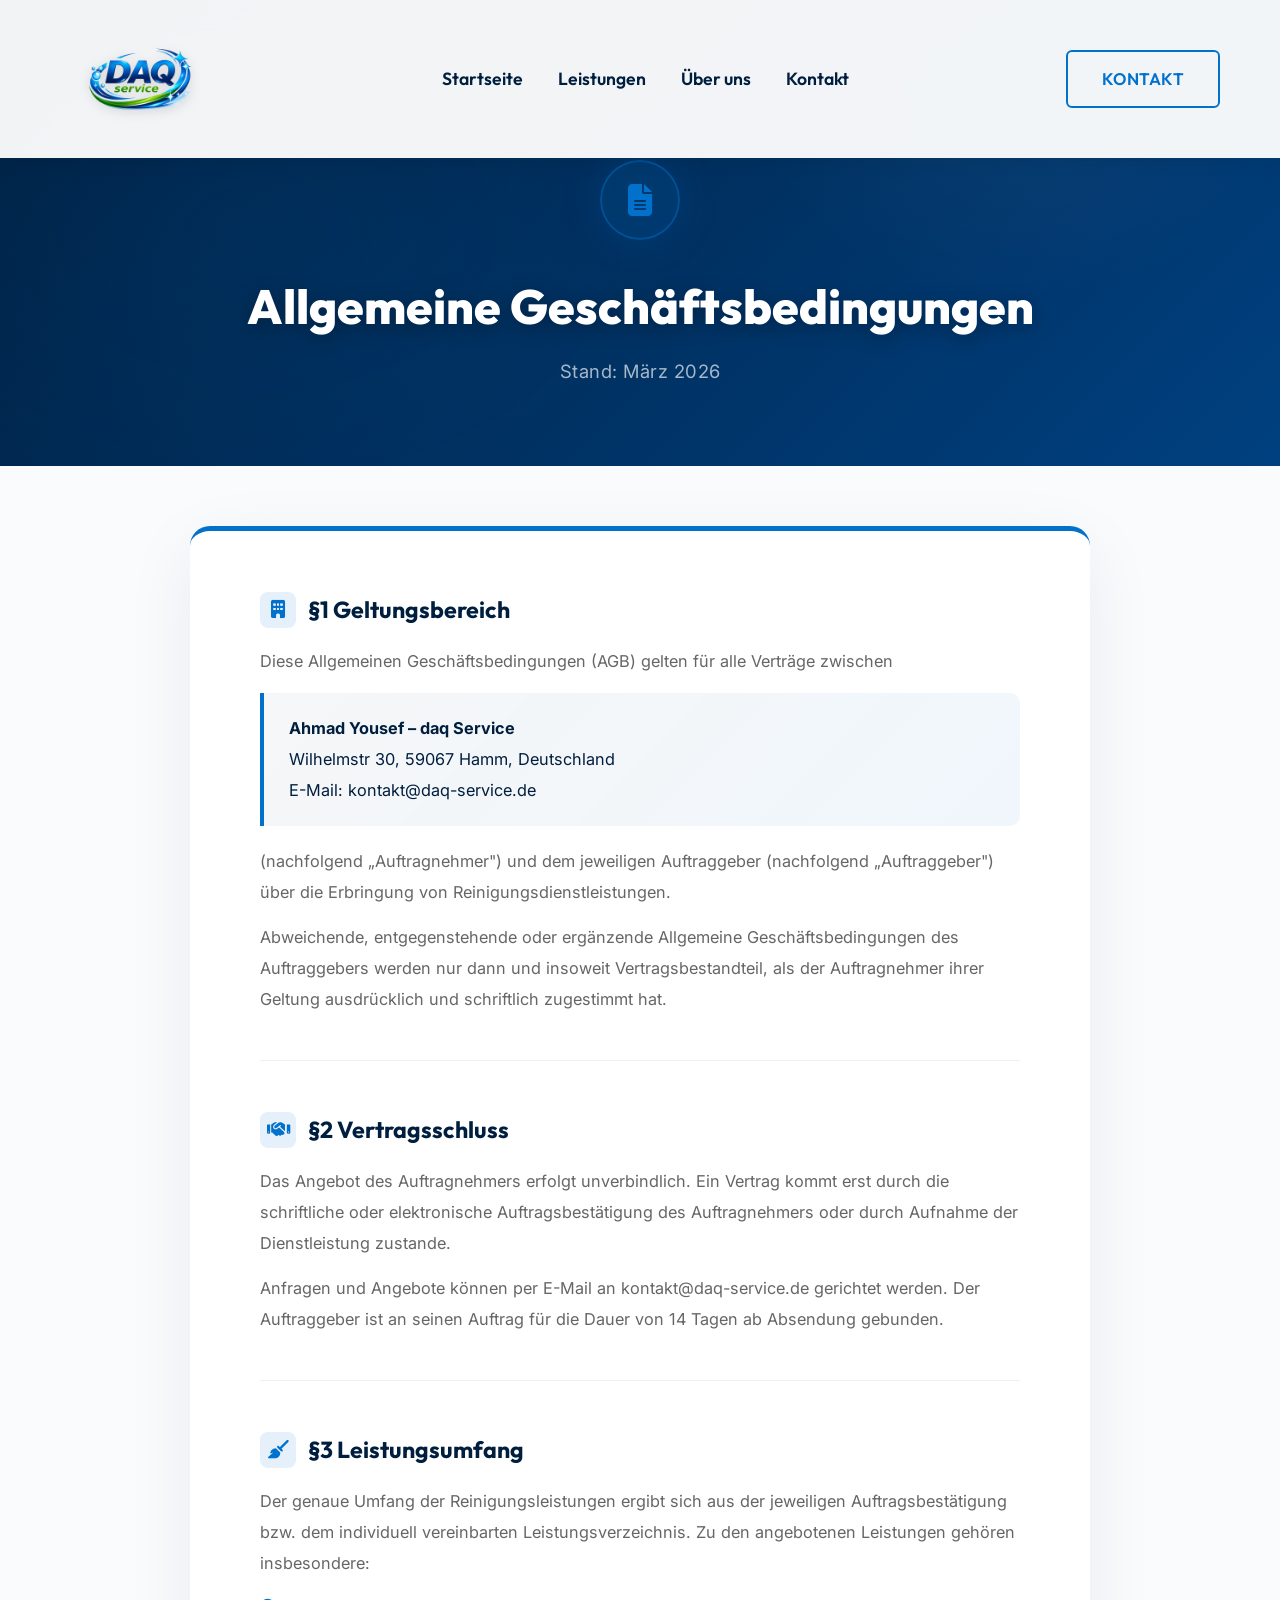
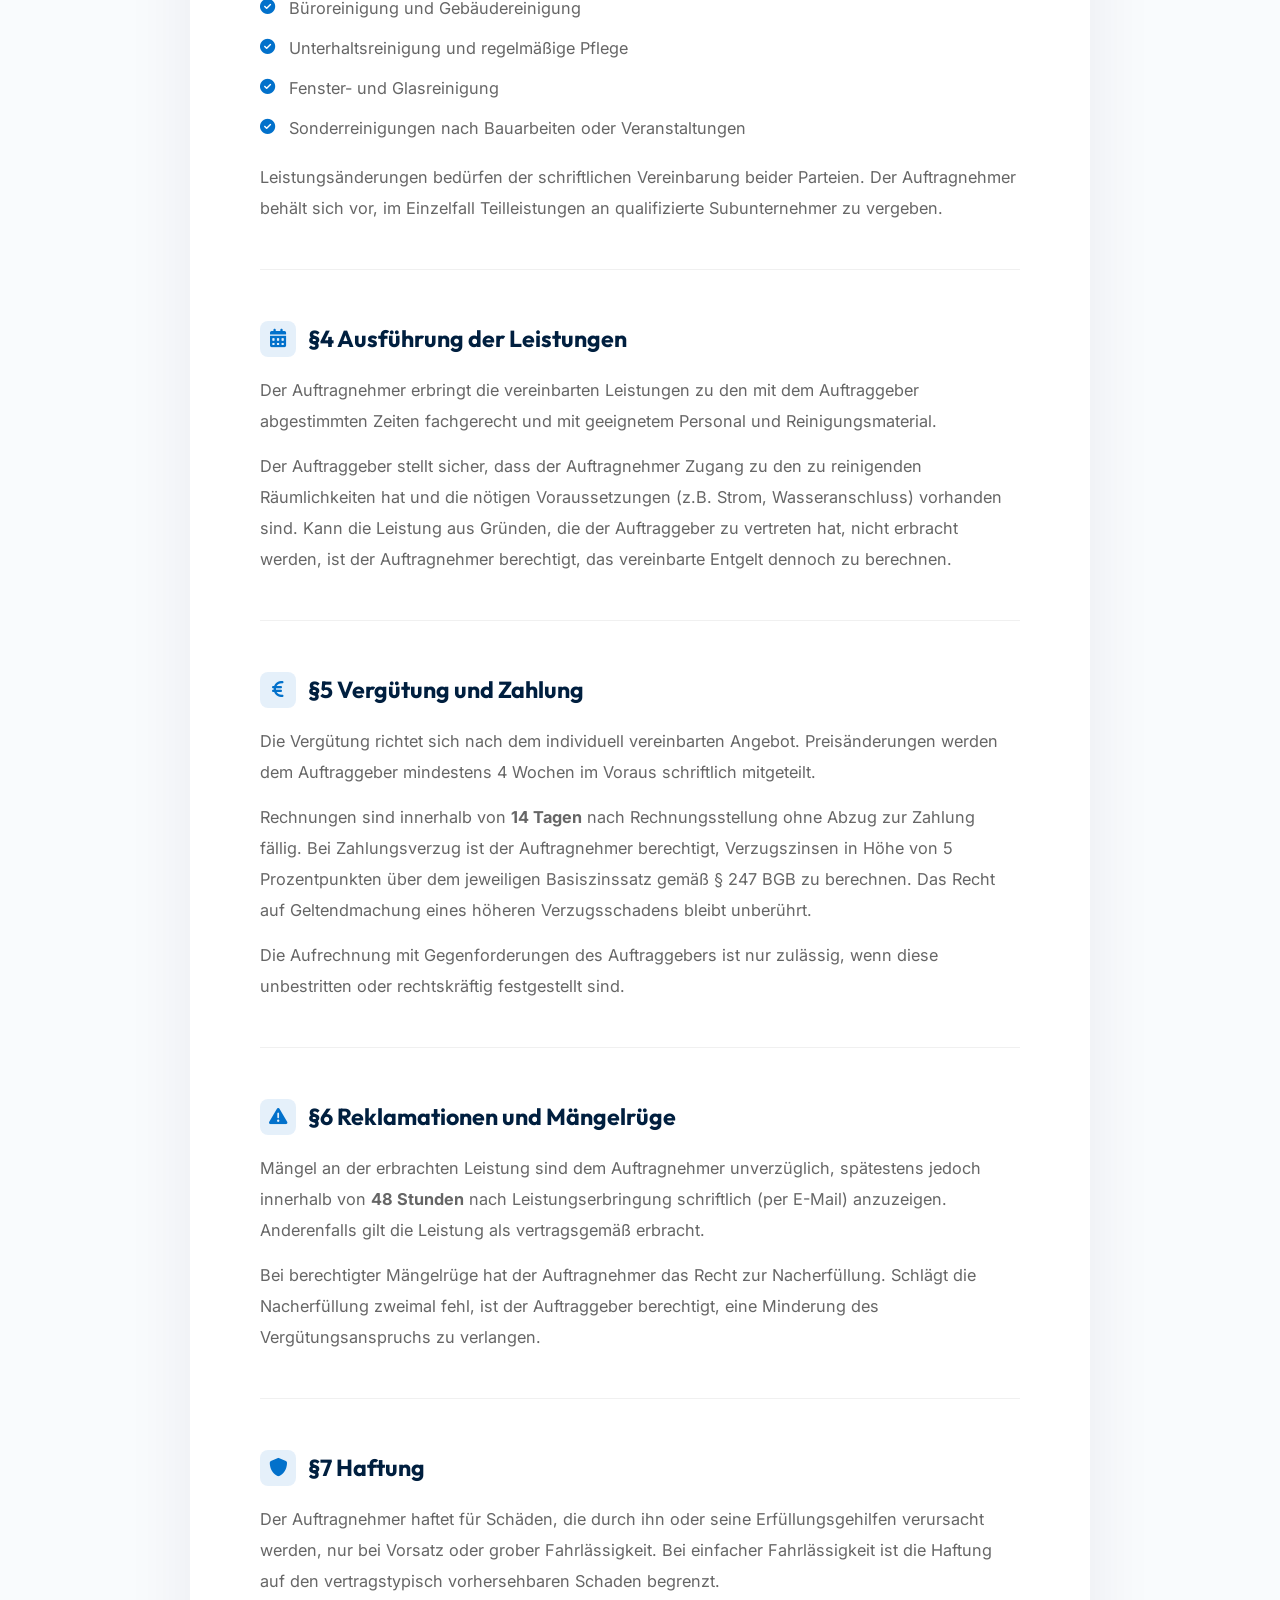
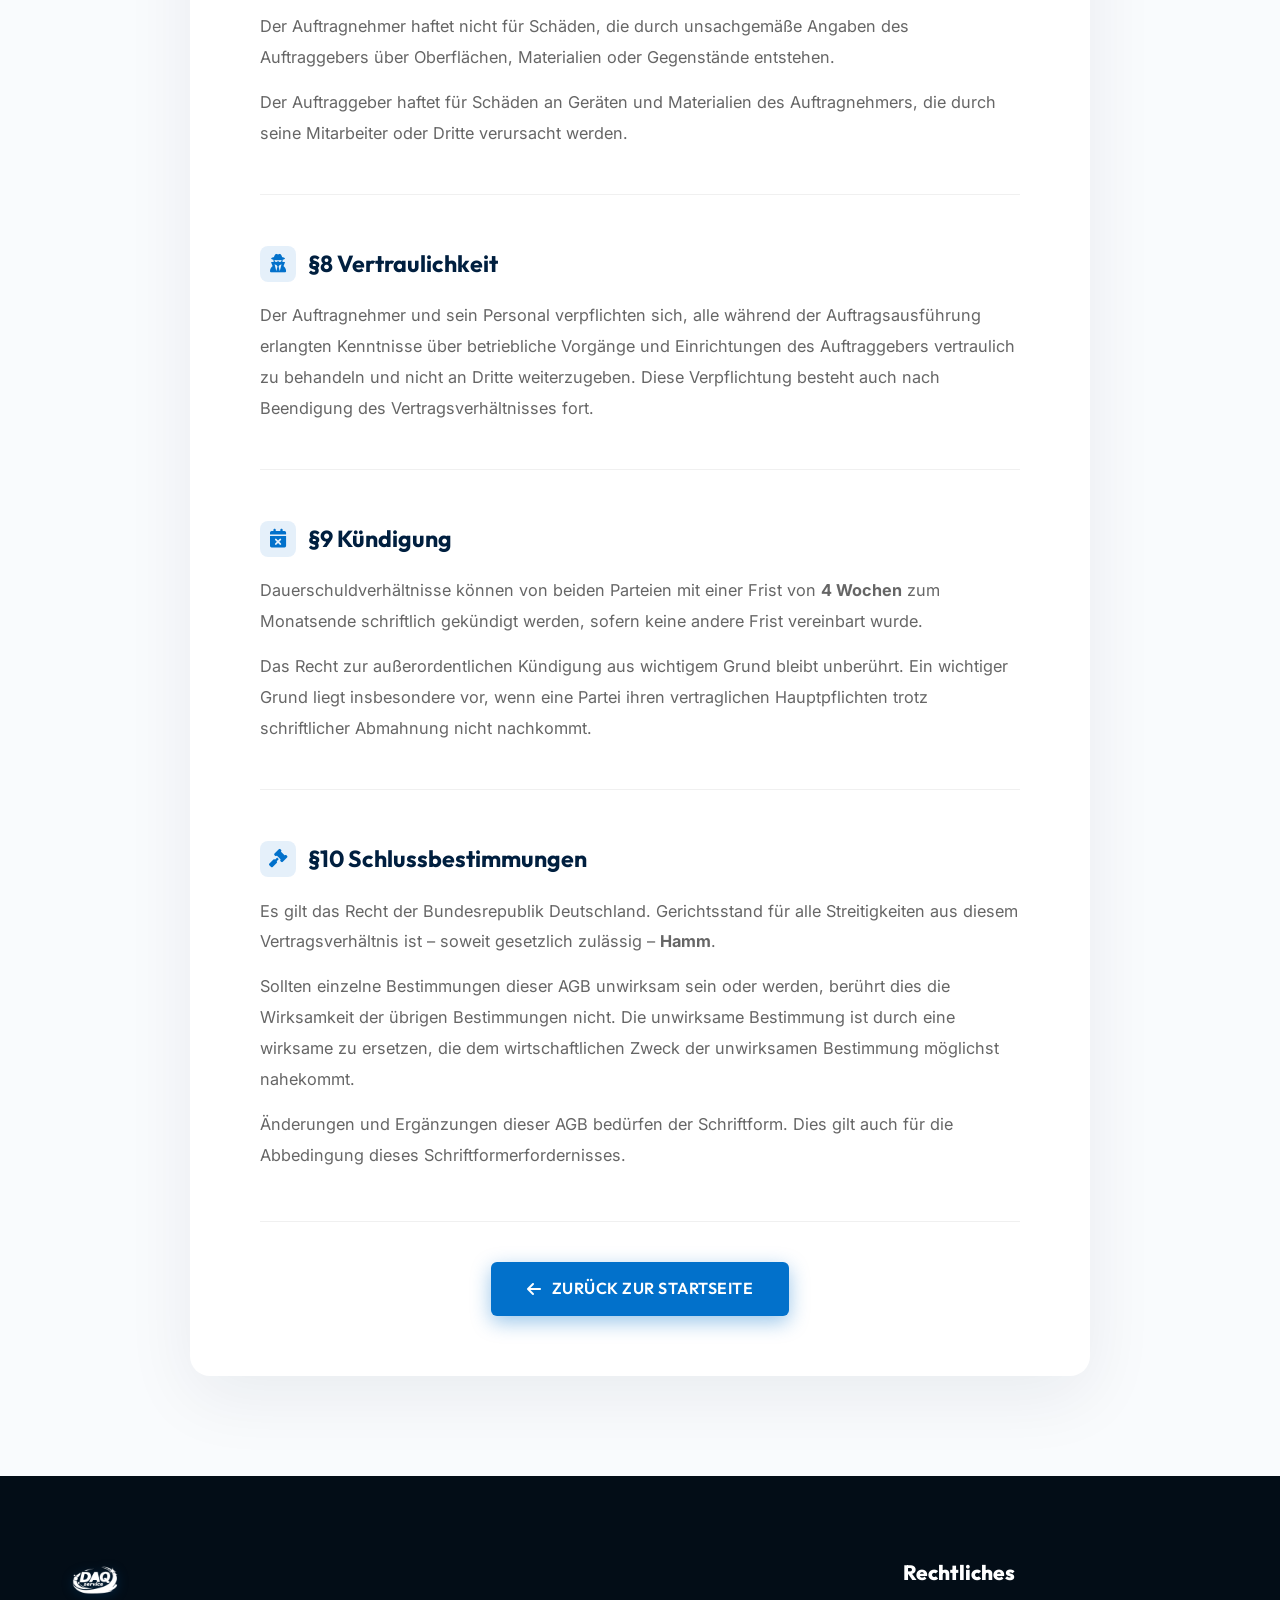
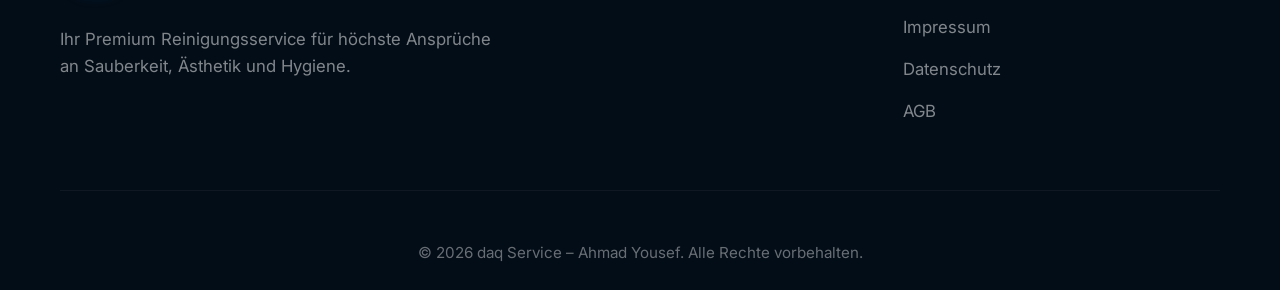
==== agb.html @ 92febf42 "Add files via upload" ====
<!DOCTYPE html>
<html lang="de">

<head>
    <meta charset="UTF-8">
    <meta name="viewport" content="width=device-width, initial-scale=1.0">
    <title>AGB | daq Service</title>
    <meta name="description" content="Allgemeine Geschäftsbedingungen (AGB) von daq Service – Ahmad Yousef, Hamm.">
    <meta name="robots" content="noindex, follow">
    <link
        href="https://fonts.googleapis.com/css2?family=Outfit:wght@300;400;600;800&family=Inter:wght@300;400;600&display=swap"
        rel="stylesheet">
    <link rel="stylesheet" href="https://cdnjs.cloudflare.com/ajax/libs/font-awesome/6.4.0/css/all.min.css">
    <link rel="stylesheet" href="css/style.css">
    <link rel="stylesheet" href="css/legal.css">
</head>

<body>

    <!-- Header -->
    <header class="header">
        <div class="container">
            <div class="logo">
                <a href="index.html">
                    <img src="logo.png" alt="daq Service Logo" class="logo-img">
                </a>
            </div>
            <nav class="nav">
                <ul class="nav-list">
                    <li><a href="index.html#home">Startseite</a></li>
                    <li><a href="index.html#services">Leistungen</a></li>
                    <li><a href="index.html#about">Über uns</a></li>
                    <li><a href="index.html#contact">Kontakt</a></li>
                </ul>
            </nav>
            <div class="header-contact">
                <a href="index.html#contact" class="btn btn-outline">Kontakt</a>
            </div>
            <div class="mobile-menu-btn">
                <i class="fa-solid fa-bars"></i>
            </div>
        </div>
    </header>

    <!-- Legal Page Hero -->
    <div class="legal-hero">
        <div class="container">
            <div class="legal-hero-content">
                <div class="legal-icon"><i class="fa-solid fa-file-lines"></i></div>
                <h1>Allgemeine Geschäftsbedingungen</h1>
                <p>Stand: März 2026</p>
            </div>
        </div>
    </div>

    <!-- Content -->
    <main class="legal-content">
        <div class="container">
            <div class="legal-card">

                <section class="legal-section">
                    <h2><i class="fa-solid fa-building"></i> §1 Geltungsbereich</h2>
                    <p>Diese Allgemeinen Geschäftsbedingungen (AGB) gelten für alle Verträge zwischen</p>
                    <p class="legal-highlight">
                        <strong>Ahmad Yousef – daq Service</strong><br>
                        Wilhelmstr 30, 59067 Hamm, Deutschland<br>
                        E-Mail: kontakt@daq-service.de
                    </p>
                    <p>(nachfolgend „Auftragnehmer") und dem jeweiligen Auftraggeber (nachfolgend „Auftraggeber") über
                        die Erbringung von Reinigungsdienstleistungen.</p>
                    <p>Abweichende, entgegenstehende oder ergänzende Allgemeine Geschäftsbedingungen des Auftraggebers
                        werden nur dann und insoweit Vertragsbestandteil, als der Auftragnehmer ihrer Geltung
                        ausdrücklich und schriftlich zugestimmt hat.</p>
                </section>

                <section class="legal-section">
                    <h2><i class="fa-solid fa-handshake"></i> §2 Vertragsschluss</h2>
                    <p>Das Angebot des Auftragnehmers erfolgt unverbindlich. Ein Vertrag kommt erst durch die
                        schriftliche oder elektronische Auftragsbestätigung des Auftragnehmers oder durch Aufnahme der
                        Dienstleistung zustande.</p>
                    <p>Anfragen und Angebote können per E-Mail an kontakt@daq-service.de gerichtet werden. Der
                        Auftraggeber ist an seinen Auftrag für die Dauer von 14 Tagen ab Absendung gebunden.</p>
                </section>

                <section class="legal-section">
                    <h2><i class="fa-solid fa-broom"></i> §3 Leistungsumfang</h2>
                    <p>Der genaue Umfang der Reinigungsleistungen ergibt sich aus der jeweiligen Auftragsbestätigung
                        bzw. dem individuell vereinbarten Leistungsverzeichnis. Zu den angebotenen Leistungen gehören
                        insbesondere:</p>
                    <ul class="legal-list">
                        <li><i class="fa-solid fa-check-circle"></i> Büroreinigung und Gebäudereinigung</li>
                        <li><i class="fa-solid fa-check-circle"></i> Unterhaltsreinigung und regelmäßige Pflege</li>
                        <li><i class="fa-solid fa-check-circle"></i> Fenster- und Glasreinigung</li>
                        <li><i class="fa-solid fa-check-circle"></i> Sonderreinigungen nach Bauarbeiten oder
                            Veranstaltungen</li>
                    </ul>
                    <p>Leistungsänderungen bedürfen der schriftlichen Vereinbarung beider Parteien. Der Auftragnehmer
                        behält sich vor, im Einzelfall Teilleistungen an qualifizierte Subunternehmer zu vergeben.</p>
                </section>

                <section class="legal-section">
                    <h2><i class="fa-solid fa-calendar-days"></i> §4 Ausführung der Leistungen</h2>
                    <p>Der Auftragnehmer erbringt die vereinbarten Leistungen zu den mit dem Auftraggeber abgestimmten
                        Zeiten fachgerecht und mit geeignetem Personal und Reinigungsmaterial.</p>
                    <p>Der Auftraggeber stellt sicher, dass der Auftragnehmer Zugang zu den zu reinigenden
                        Räumlichkeiten hat und die nötigen Voraussetzungen (z.B. Strom, Wasseranschluss) vorhanden sind.
                        Kann die Leistung aus Gründen, die der Auftraggeber zu vertreten hat, nicht erbracht werden, ist
                        der Auftragnehmer berechtigt, das vereinbarte Entgelt dennoch zu berechnen.</p>
                </section>

                <section class="legal-section">
                    <h2><i class="fa-solid fa-euro-sign"></i> §5 Vergütung und Zahlung</h2>
                    <p>Die Vergütung richtet sich nach dem individuell vereinbarten Angebot. Preisänderungen werden dem
                        Auftraggeber mindestens 4 Wochen im Voraus schriftlich mitgeteilt.</p>
                    <p>Rechnungen sind innerhalb von <strong>14 Tagen</strong> nach Rechnungsstellung ohne Abzug zur
                        Zahlung fällig. Bei Zahlungsverzug ist der Auftragnehmer berechtigt, Verzugszinsen in Höhe von 5
                        Prozentpunkten über dem jeweiligen Basiszinssatz gemäß § 247 BGB zu berechnen. Das Recht auf
                        Geltendmachung eines höheren Verzugsschadens bleibt unberührt.</p>
                    <p>Die Aufrechnung mit Gegenforderungen des Auftraggebers ist nur zulässig, wenn diese unbestritten
                        oder rechtskräftig festgestellt sind.</p>
                </section>

                <section class="legal-section">
                    <h2><i class="fa-solid fa-triangle-exclamation"></i> §6 Reklamationen und Mängelrüge</h2>
                    <p>Mängel an der erbrachten Leistung sind dem Auftragnehmer unverzüglich, spätestens jedoch
                        innerhalb von <strong>48 Stunden</strong> nach Leistungserbringung schriftlich (per E-Mail)
                        anzuzeigen. Anderenfalls gilt die Leistung als vertragsgemäß erbracht.</p>
                    <p>Bei berechtigter Mängelrüge hat der Auftragnehmer das Recht zur Nacherfüllung. Schlägt die
                        Nacherfüllung zweimal fehl, ist der Auftraggeber berechtigt, eine Minderung des
                        Vergütungsanspruchs zu verlangen.</p>
                </section>

                <section class="legal-section">
                    <h2><i class="fa-solid fa-shield"></i> §7 Haftung</h2>
                    <p>Der Auftragnehmer haftet für Schäden, die durch ihn oder seine Erfüllungsgehilfen verursacht
                        werden, nur bei Vorsatz oder grober Fahrlässigkeit. Bei einfacher Fahrlässigkeit ist die Haftung
                        auf den vertragstypisch vorhersehbaren Schaden begrenzt.</p>
                    <p>Der Auftragnehmer haftet nicht für Schäden, die durch unsachgemäße Angaben des Auftraggebers über
                        Oberflächen, Materialien oder Gegenstände entstehen.</p>
                    <p>Der Auftraggeber haftet für Schäden an Geräten und Materialien des Auftragnehmers, die durch
                        seine Mitarbeiter oder Dritte verursacht werden.</p>
                </section>

                <section class="legal-section">
                    <h2><i class="fa-solid fa-user-secret"></i> §8 Vertraulichkeit</h2>
                    <p>Der Auftragnehmer und sein Personal verpflichten sich, alle während der Auftragsausführung
                        erlangten Kenntnisse über betriebliche Vorgänge und Einrichtungen des Auftraggebers vertraulich
                        zu behandeln und nicht an Dritte weiterzugeben. Diese Verpflichtung besteht auch nach Beendigung
                        des Vertragsverhältnisses fort.</p>
                </section>

                <section class="legal-section">
                    <h2><i class="fa-solid fa-calendar-xmark"></i> §9 Kündigung</h2>
                    <p>Dauerschuldverhältnisse können von beiden Parteien mit einer Frist von <strong>4 Wochen</strong>
                        zum Monatsende schriftlich gekündigt werden, sofern keine andere Frist vereinbart wurde.</p>
                    <p>Das Recht zur außerordentlichen Kündigung aus wichtigem Grund bleibt unberührt. Ein wichtiger
                        Grund liegt insbesondere vor, wenn eine Partei ihren vertraglichen Hauptpflichten trotz
                        schriftlicher Abmahnung nicht nachkommt.</p>
                </section>

                <section class="legal-section">
                    <h2><i class="fa-solid fa-gavel"></i> §10 Schlussbestimmungen</h2>
                    <p>Es gilt das Recht der Bundesrepublik Deutschland. Gerichtsstand für alle Streitigkeiten aus
                        diesem Vertragsverhältnis ist – soweit gesetzlich zulässig – <strong>Hamm</strong>.</p>
                    <p>Sollten einzelne Bestimmungen dieser AGB unwirksam sein oder werden, berührt dies die Wirksamkeit
                        der übrigen Bestimmungen nicht. Die unwirksame Bestimmung ist durch eine wirksame zu ersetzen,
                        die dem wirtschaftlichen Zweck der unwirksamen Bestimmung möglichst nahekommt.</p>
                    <p>Änderungen und Ergänzungen dieser AGB bedürfen der Schriftform. Dies gilt auch für die
                        Abbedingung dieses Schriftformerfordernisses.</p>
                </section>

                <div class="legal-back">
                    <a href="index.html" class="btn btn-primary"><i class="fa-solid fa-arrow-left"></i> Zurück zur
                        Startseite</a>
                </div>

            </div>
        </div>
    </main>

    <!-- Footer -->
    <footer class="footer">
        <div class="container">
            <div class="footer-content">
                <div class="footer-logo">
                    <a href="index.html">
                        <img src="logo.png" alt="daq Service Logo" class="footer-logo-img">
                    </a>
                    <p>Ihr Premium Reinigungsservice für höchste Ansprüche an Sauberkeit, Ästhetik und Hygiene.</p>
                </div>
                <div class="footer-links">
                    <h3>Rechtliches</h3>
                    <ul>
                        <li><a href="impressum.html">Impressum</a></li>
                        <li><a href="datenschutz.html">Datenschutz</a></li>
                        <li><a href="agb.html">AGB</a></li>
                    </ul>
                </div>
            </div>
            <div class="footer-bottom">
                <p>&copy; 2026 daq Service – Ahmad Yousef. Alle Rechte vorbehalten.</p>
            </div>
        </div>
    </footer>

    <script src="https://code.jquery.com/jquery-3.7.1.min.js"></script>
    <script src="js/script.js"></script>
</body>

</html>
---- css/style.css ----
/* Google Fonts Imported HTML */

:root {
    --primary-color: #001f3f;
    /* Deep Navy Blue */
    --primary-light: #003366;
    --accent-color: #0271cb;
    /* Brand Blue */
    --accent-hover: #0258a3;
    --text-main: #333333;
    --text-muted: #666666;
    --bg-light: #f9fbfd;
    --bg-white: #ffffff;
    --transition: all 0.4s cubic-bezier(0.25, 0.8, 0.25, 1);
}

* {
    margin: 0;
    padding: 0;
    box-sizing: border-box;
}

body {
    font-family: 'Inter', sans-serif;
    color: var(--text-main);
    background-color: var(--bg-white);
    line-height: 1.6;
    overflow-x: hidden;
}

h1,
h2,
h3,
h4,
h5,
h6 {
    font-family: 'Outfit', sans-serif;
    color: var(--primary-color);
    font-weight: 800;
}

a {
    text-decoration: none;
    color: inherit;
    transition: var(--transition);
}

ul {
    list-style: none;
}

.container {
    width: 100%;
    max-width: 1200px;
    margin: 0 auto;
    padding: 0 20px;
}

.section-padding {
    padding: 100px 0;
}

.section-title {
    text-align: center;
    margin-bottom: 60px;
}

.section-title h2 {
    font-size: 2.8rem;
    margin-bottom: 15px;
    position: relative;
    display: inline-block;
}

.section-title h2::after {
    content: '';
    position: absolute;
    width: 60px;
    height: 4px;
    background-color: var(--accent-color);
    bottom: -10px;
    left: 50%;
    transform: translateX(-50%);
    border-radius: 2px;
}

.section-title p {
    color: var(--text-muted);
    font-size: 1.15rem;
    max-width: 600px;
    margin: 0 auto;
}

/* Buttons */
.btn {
    display: inline-block;
    padding: 14px 34px;
    border-radius: 6px;
    font-family: 'Outfit', sans-serif;
    font-weight: 600;
    font-size: 1.05rem;
    cursor: pointer;
    transition: var(--transition);
    border: none;
    text-align: center;
    text-transform: uppercase;
    letter-spacing: 0.5px;
}

.btn-primary {
    background-color: var(--accent-color);
    color: var(--bg-white);
    box-shadow: 0 6px 20px rgba(2, 113, 203, 0.4);
}

.btn-primary:hover {
    background-color: var(--accent-hover);
    transform: translateY(-4px);
    box-shadow: 0 10px 25px rgba(2, 113, 203, 0.5);
}

.btn-secondary {
    background-color: transparent;
    color: var(--bg-white);
    border: 2px solid var(--bg-white);
}

.btn-secondary:hover {
    background-color: var(--bg-white);
    color: var(--primary-color);
}

.btn-outline {
    background-color: transparent;
    color: var(--accent-color);
    border: 2px solid var(--accent-color);
}

.btn-outline:hover {
    background-color: var(--accent-color);
    color: var(--bg-white);
    box-shadow: 0 6px 15px rgba(2, 113, 203, 0.3);
}

/* Header */
.header {
    position: fixed;
    top: 0;
    left: 0;
    width: 100%;
    z-index: 1000;
    background-color: rgba(255, 255, 255, 0.95);
    backdrop-filter: blur(15px);
    box-shadow: 0 2px 20px rgba(0, 0, 0, 0.08);
    padding: 24px 0;
    transition: var(--transition);
}

.header.scrolled {
    padding: 15px 0;
    background-color: rgba(255, 255, 255, 0.98);
}

.header .container {
    display: flex;
    justify-content: space-between;
    align-items: center;
}

.logo {
    display: flex;
    align-items: center;
}

.logo a {
    display: flex;
    align-items: center;
}

.logo-img {
    height: 110px;
    width: auto;
    object-fit: contain;
    display: block;
    transition: var(--transition);
    filter: drop-shadow(0 2px 6px rgba(0, 0, 0, 0.12));
}

.logo-img:hover {
    transform: scale(1.04);
    filter: drop-shadow(0 4px 10px rgba(2, 113, 203, 0.25));
}

.nav-list {
    display: flex;
    gap: 35px;
}

.nav-list a {
    font-family: 'Outfit', sans-serif;
    font-weight: 600;
    color: var(--primary-color);
    position: relative;
    padding-bottom: 5px;
    font-size: 1.1rem;
}

.nav-list a::after {
    content: '';
    position: absolute;
    width: 0;
    height: 3px;
    background-color: var(--accent-color);
    bottom: 0;
    left: 0;
    transition: var(--transition);
    border-radius: 2px;
}

.nav-list a:hover::after,
.nav-list a.active::after {
    width: 100%;
}

.mobile-menu-btn {
    display: none;
    font-size: 1.8rem;
    color: var(--primary-color);
    cursor: pointer;
}

/* Hero Section */
.hero {
    height: 100vh;
    min-height: 700px;
    background: linear-gradient(rgba(0, 31, 63, 0.75), rgba(0, 31, 63, 0.85)), url('https://images.unsplash.com/photo-1581578731548-c64695cc6952?q=80&w=2070&auto=format&fit=crop') center/cover no-repeat;
    display: flex;
    align-items: center;
    position: relative;
}

.hero-content {
    max-width: 850px;
    color: var(--bg-white);
    margin: 0 auto;
    text-align: center;
    padding-top: 80px;
}

.hero h1 {
    font-size: 4.5rem;
    color: var(--bg-white);
    line-height: 1.15;
    margin-bottom: 25px;
    text-shadow: 0 4px 15px rgba(0, 0, 0, 0.3);
}

.hero h1 span {
    color: var(--accent-color);
}

.hero p {
    font-size: 1.35rem;
    margin-bottom: 45px;
    opacity: 0.95;
    text-shadow: 0 2px 10px rgba(0, 0, 0, 0.5);
}

.hero-buttons {
    display: flex;
    gap: 25px;
    justify-content: center;
}

/* Services */
.services {
    background-color: var(--bg-light);
}

.services-grid {
    display: grid;
    grid-template-columns: repeat(auto-fit, minmax(260px, 1fr));
    gap: 35px;
}

.service-card {
    background-color: var(--bg-white);
    padding: 50px 35px;
    border-radius: 12px;
    text-align: center;
    box-shadow: 0 10px 40px rgba(0, 0, 0, 0.04);
    transition: var(--transition);
    position: relative;
    overflow: hidden;
    border-bottom: 4px solid transparent;
}

.service-card:hover {
    transform: translateY(-12px);
    box-shadow: 0 20px 50px rgba(0, 0, 0, 0.1);
    border-bottom: 4px solid var(--accent-color);
}

.service-icon {
    width: 90px;
    height: 90px;
    background-color: rgba(2, 113, 203, 0.1);
    color: var(--accent-color);
    border-radius: 50%;
    display: flex;
    align-items: center;
    justify-content: center;
    font-size: 2.2rem;
    margin: 0 auto 25px;
    transition: var(--transition);
}

.service-card:hover .service-icon {
    background-color: var(--accent-color);
    color: var(--bg-white);
    box-shadow: 0 10px 20px rgba(2, 113, 203, 0.3);
}

.service-card h3 {
    margin-bottom: 18px;
    font-size: 1.4rem;
}

.service-card p {
    color: var(--text-muted);
    font-size: 1rem;
    line-height: 1.7;
}

/* About Section */
.about {
    background-color: var(--bg-white);
}

.about-content {
    display: grid;
    grid-template-columns: 1fr 1fr;
    gap: 70px;
    align-items: center;
}

.about-text h2 {
    font-size: 2.5rem;
    margin-bottom: 25px;
}

.about-text p {
    color: var(--text-muted);
    margin-bottom: 35px;
    font-size: 1.1rem;
}

.about-features {
    display: grid;
    grid-template-columns: 1fr 1fr;
    gap: 20px;
}

.about-features li {
    display: flex;
    align-items: center;
    gap: 12px;
    font-weight: 600;
    font-size: 1.05rem;
    color: var(--primary-color);
}

.about-features i {
    color: var(--accent-color);
    font-size: 1.4rem;
}

.about-image .image-wrapper {
    width: 100%;
    height: 550px;
    border-radius: 15px;
    background: url('https://images.unsplash.com/photo-1527515637462-cff94eecc1ac?q=80&w=1974&auto=format&fit=crop') center/cover;
    box-shadow: -25px 25px 0 rgba(2, 113, 203, 0.2);
    transition: var(--transition);
}

.about-image:hover .image-wrapper {
    box-shadow: -15px 15px 0 rgba(2, 113, 203, 0.4);
    transform: translate(-5px, 5px);
}

/* Contact Section */
.contact {
    background-color: var(--bg-light);
}

/* ── Email Card ── */
.contact-email-box {
    max-width: 680px;
    margin: 0 auto;
    background: var(--bg-white);
    border-radius: 20px;
    box-shadow: 0 25px 70px rgba(0, 31, 63, 0.09);
    overflow: hidden;
    border-top: 5px solid var(--accent-color);
    transition: var(--transition);
}

.contact-email-box:hover {
    transform: translateY(-6px);
    box-shadow: 0 35px 80px rgba(0, 31, 63, 0.13);
}

.contact-email-inner {
    padding: 60px 50px 45px;
    text-align: center;
    display: flex;
    flex-direction: column;
    align-items: center;
    gap: 0;
}

.contact-email-icon {
    width: 88px;
    height: 88px;
    background: linear-gradient(135deg, rgba(2, 113, 203, 0.15), rgba(2, 113, 203, 0.05));
    border: 2px solid rgba(2, 113, 203, 0.3);
    border-radius: 50%;
    display: flex;
    align-items: center;
    justify-content: center;
    font-size: 2.2rem;
    color: var(--accent-color);
    margin-bottom: 28px;
    transition: var(--transition);
    box-shadow: 0 8px 25px rgba(2, 113, 203, 0.15);
}

.contact-email-box:hover .contact-email-icon {
    background: var(--accent-color);
    color: #fff;
    box-shadow: 0 12px 35px rgba(2, 113, 203, 0.4);
    transform: scale(1.07) rotate(-5deg);
}

.contact-email-inner h3 {
    font-size: 1.7rem;
    color: var(--primary-color);
    margin-bottom: 10px;
    font-weight: 800;
}

.contact-email-inner>p {
    color: var(--text-muted);
    font-size: 1.05rem;
    margin-bottom: 30px;
    line-height: 1.6;
}

.contact-email-link {
    display: inline-flex;
    align-items: center;
    gap: 10px;
    font-family: 'Outfit', sans-serif;
    font-size: 1.3rem;
    font-weight: 700;
    color: var(--primary-color);
    background: rgba(2, 113, 203, 0.08);
    border: 2px solid rgba(2, 113, 203, 0.25);
    border-radius: 50px;
    padding: 14px 32px;
    margin-bottom: 28px;
    transition: var(--transition);
    letter-spacing: 0.3px;
}

.contact-email-link i {
    color: var(--accent-color);
    font-size: 1.1rem;
}

.contact-email-link:hover {
    background: var(--primary-color);
    border-color: var(--primary-color);
    color: var(--accent-color);
    transform: scale(1.03);
    box-shadow: 0 8px 25px rgba(0, 31, 63, 0.15);
}

.contact-email-btn {
    display: inline-flex;
    align-items: center;
    gap: 10px;
    font-size: 1.05rem;
    padding: 15px 40px;
}

/* ── Meta row (address + name) ── */
.contact-meta {
    display: flex;
    justify-content: center;
    gap: 0;
    background: var(--primary-color);
    padding: 22px 40px;
    flex-wrap: wrap;
    gap: 12px;
}

.contact-meta-item {
    display: flex;
    align-items: center;
    gap: 10px;
    color: rgba(255, 255, 255, 0.75);
    font-size: 0.98rem;
    background: rgba(255, 255, 255, 0.07);
    padding: 10px 22px;
    border-radius: 50px;
    transition: var(--transition);
}

.contact-meta-item:hover {
    background: rgba(255, 255, 255, 0.12);
    color: #fff;
}

.contact-meta-item i {
    color: var(--accent-color);
    font-size: 1rem;
}



/* Footer */
.footer {
    background-color: #030d17;
    color: var(--bg-white);
    padding: 80px 0 25px;
}

.footer-content {
    display: grid;
    grid-template-columns: 2.5fr 1fr;
    gap: 50px;
    margin-bottom: 50px;
    border-bottom: 1px solid rgba(255, 255, 255, 0.05);
    padding-bottom: 50px;
}

.footer-logo-img {
    height: 48px;
    width: auto;
    object-fit: contain;
    margin-bottom: 22px;
    display: block;
    filter: brightness(0) invert(1) drop-shadow(0 2px 6px rgba(2, 113, 203, 0.25));
    transition: var(--transition);
}

.footer-logo-img:hover {
    filter: brightness(0) invert(1) drop-shadow(0 4px 12px rgba(2, 113, 203, 0.5));
}

.footer-logo p {
    color: rgba(255, 255, 255, 0.5);
    max-width: 450px;
    font-size: 1.05rem;
}

.footer-links h3 {
    color: var(--bg-white);
    margin-bottom: 25px;
    font-size: 1.3rem;
}

.footer-links ul li {
    margin-bottom: 15px;
}

.footer-links a {
    color: rgba(255, 255, 255, 0.5);
    font-size: 1.05rem;
}

.footer-links a:hover {
    color: var(--accent-color);
    padding-left: 8px;
}

.footer-bottom {
    text-align: center;
    color: rgba(255, 255, 255, 0.4);
    font-size: 0.95rem;
}

/* Responsive Design */
@media (max-width: 992px) {
    .about-content {
        grid-template-columns: 1fr;
    }

    .about-image {
        order: -1;
        margin-bottom: 30px;
    }

    .contact-wrapper {
        grid-template-columns: 1fr;
    }

    .hero h1 {
        font-size: 3.5rem;
    }
}

@media (max-width: 768px) {
    .hero h1 {
        font-size: 2.5rem;
    }

    .hero p {
        font-size: 1.1rem;
    }

    .nav {
        display: none;
        position: absolute;
        top: 100%;
        left: 0;
        width: 100%;
        background-color: var(--bg-white);
        padding: 30px 20px;
        box-shadow: 0 15px 30px rgba(0, 0, 0, 0.1);
        border-top: 1px solid #f1f1f1;
    }

    .nav.active {
        display: block;
        animation: fadeIn 0.3s ease;
    }

    @keyframes fadeIn {
        from {
            opacity: 0;
            transform: translateY(-10px);
        }

        to {
            opacity: 1;
            transform: translateY(0);
        }
    }

    .nav-list {
        flex-direction: column;
        gap: 20px;
        text-align: center;
    }

    .nav-list a {
        font-size: 1.2rem;
        display: block;
        padding: 10px 0;
    }

    .mobile-menu-btn {
        display: block;
    }

    .header-contact {
        display: none;
    }

    .hero-buttons {
        flex-direction: column;
        padding: 0 20px;
    }

    .about-features {
        grid-template-columns: 1fr;
    }

    .contact-info {
        padding: 40px 30px;
    }

    .contact-form {
        padding: 40px 30px;
    }

    .footer-content {
        grid-template-columns: 1fr;
    }
}
---- css/legal.css ----
/* ============================================
   legal.css — Shared Styles for Legal Pages
   daq Service
   ============================================ */

/* ── Legal Hero Banner ── */
.legal-hero {
    background: linear-gradient(135deg, var(--primary-color) 0%, var(--primary-light) 60%, #004080 100%);
    padding: 160px 0 80px;
    text-align: center;
    position: relative;
    overflow: hidden;
}

.legal-hero::before {
    content: '';
    position: absolute;
    inset: 0;
    background:
        radial-gradient(ellipse 600px 400px at 20% 50%, rgba(2, 113, 203, 0.08) 0%, transparent 70%),
        radial-gradient(ellipse 400px 300px at 80% 20%, rgba(255, 255, 255, 0.04) 0%, transparent 70%);
    pointer-events: none;
}

.legal-hero-content {
    position: relative;
    z-index: 1;
}

.legal-icon {
    width: 80px;
    height: 80px;
    background: rgba(2, 113, 203, 0.15);
    border: 2px solid rgba(2, 113, 203, 0.4);
    border-radius: 50%;
    display: flex;
    align-items: center;
    justify-content: center;
    font-size: 2rem;
    color: var(--accent-color);
    margin: 0 auto 28px;
    backdrop-filter: blur(8px);
    box-shadow: 0 0 40px rgba(2, 113, 203, 0.2);
    animation: pulse-icon 3s ease-in-out infinite;
}

@keyframes pulse-icon {

    0%,
    100% {
        box-shadow: 0 0 30px rgba(2, 113, 203, 0.2);
    }

    50% {
        box-shadow: 0 0 55px rgba(2, 113, 203, 0.4);
    }
}

.legal-hero-content h1 {
    color: #ffffff;
    font-size: 3rem;
    font-weight: 800;
    margin-bottom: 12px;
    text-shadow: 0 4px 20px rgba(0, 0, 0, 0.3);
}

.legal-hero-content p {
    color: rgba(255, 255, 255, 0.65);
    font-size: 1.15rem;
    letter-spacing: 0.5px;
}

/* ── Main Content Wrapper ── */
.legal-content {
    background-color: var(--bg-light);
    padding: 60px 0 100px;
}

/* ── White Card Container ── */
.legal-card {
    background: var(--bg-white);
    border-radius: 20px;
    padding: 60px 70px;
    box-shadow: 0 20px 70px rgba(0, 31, 63, 0.07);
    max-width: 900px;
    margin: 0 auto;
    border-top: 5px solid var(--accent-color);
}

/* ── Each Section Block ── */
.legal-section {
    margin-bottom: 50px;
    padding-bottom: 45px;
    border-bottom: 1px solid #f0f0f0;
    animation: fadeInUp 0.5s ease both;
}

.legal-section:last-of-type {
    border-bottom: none;
    margin-bottom: 0;
    padding-bottom: 0;
}

@keyframes fadeInUp {
    from {
        opacity: 0;
        transform: translateY(18px);
    }

    to {
        opacity: 1;
        transform: translateY(0);
    }
}

/* ── Section Heading ── */
.legal-section h2 {
    font-size: 1.45rem;
    color: var(--primary-color);
    margin-bottom: 18px;
    display: flex;
    align-items: center;
    gap: 12px;
    font-weight: 700;
}

.legal-section h2 i {
    color: var(--accent-color);
    font-size: 1.15rem;
    width: 36px;
    height: 36px;
    background: rgba(2, 113, 203, 0.1);
    border-radius: 8px;
    display: flex;
    align-items: center;
    justify-content: center;
    flex-shrink: 0;
}

.legal-section h3 {
    font-size: 1.1rem;
    color: var(--primary-color);
    margin: 22px 0 10px;
    font-weight: 600;
}

/* ── Paragraph text ── */
.legal-section p {
    color: var(--text-muted);
    font-size: 1.02rem;
    line-height: 1.9;
    margin-bottom: 14px;
}

.legal-section p:last-child {
    margin-bottom: 0;
}

/* ── Highlighted block (e.g. address) ── */
.legal-highlight {
    background: linear-gradient(135deg, rgba(0, 31, 63, 0.04), rgba(2, 113, 203, 0.06));
    border-left: 4px solid var(--accent-color);
    border-radius: 0 10px 10px 0;
    padding: 20px 25px !important;
    margin: 16px 0 20px !important;
    color: var(--primary-color) !important;
    font-size: 1.02rem !important;
}

/* ── Custom List ── */
.legal-list {
    list-style: none;
    padding: 0;
    margin: 16px 0 20px;
    display: flex;
    flex-direction: column;
    gap: 12px;
}

.legal-list li {
    display: flex;
    align-items: flex-start;
    gap: 14px;
    color: var(--text-muted);
    font-size: 1.02rem;
    line-height: 1.7;
}

.legal-list li i {
    color: var(--accent-color);
    font-size: 0.95rem;
    margin-top: 4px;
    flex-shrink: 0;
}

/* ── Inline links inside legal sections ── */
.legal-section a {
    color: var(--accent-color);
    text-decoration: underline;
    text-underline-offset: 3px;
    font-weight: 500;
    transition: var(--transition);
}

.legal-section a:hover {
    color: var(--accent-hover);
}

/* ── Back Button ── */
.legal-back {
    margin-top: 50px;
    padding-top: 40px;
    border-top: 1px solid #f0f0f0;
    text-align: center;
}

.legal-back .btn {
    display: inline-flex;
    align-items: center;
    gap: 10px;
    padding: 14px 36px;
    font-size: 1rem;
}

/* ── Responsive ── */
@media (max-width: 768px) {
    .legal-hero {
        padding: 140px 0 60px;
    }

    .legal-hero-content h1 {
        font-size: 2rem;
    }

    .legal-card {
        padding: 36px 24px;
        border-radius: 14px;
    }

    .legal-section h2 {
        font-size: 1.2rem;
    }
}
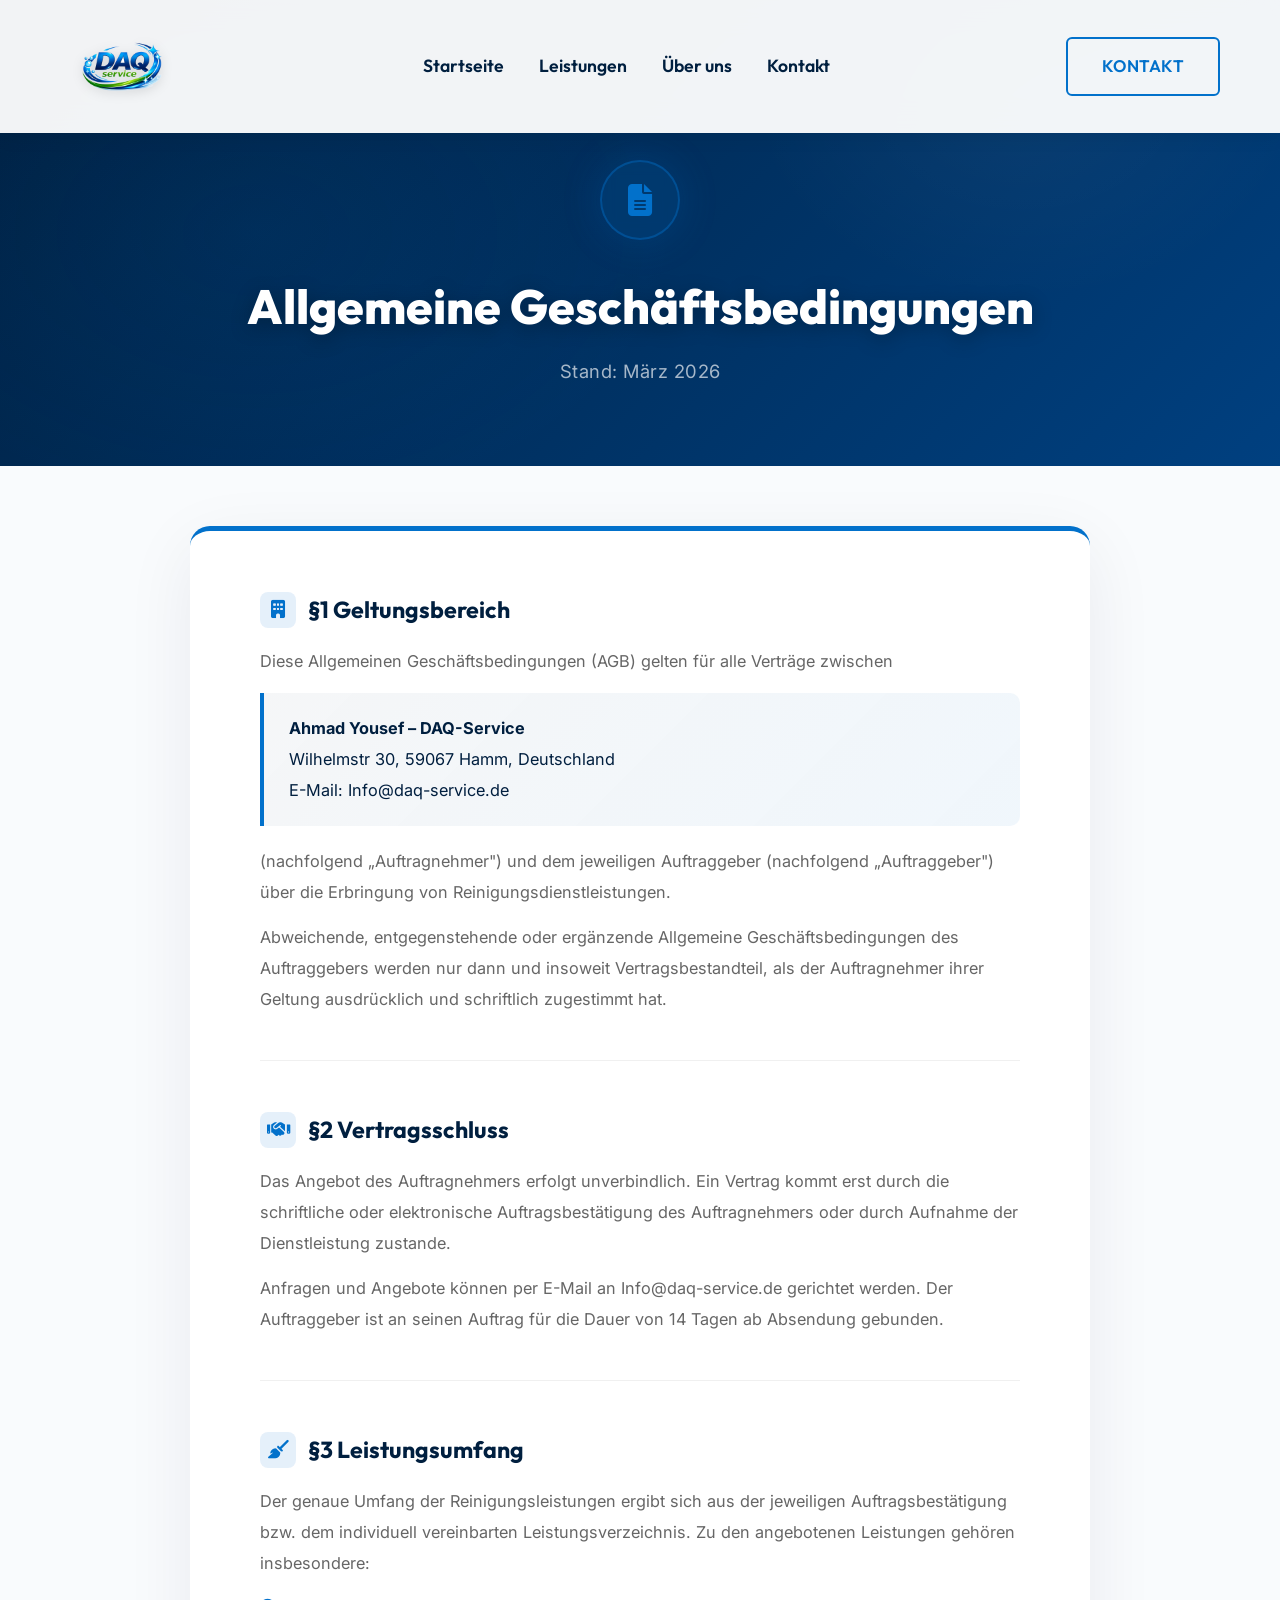
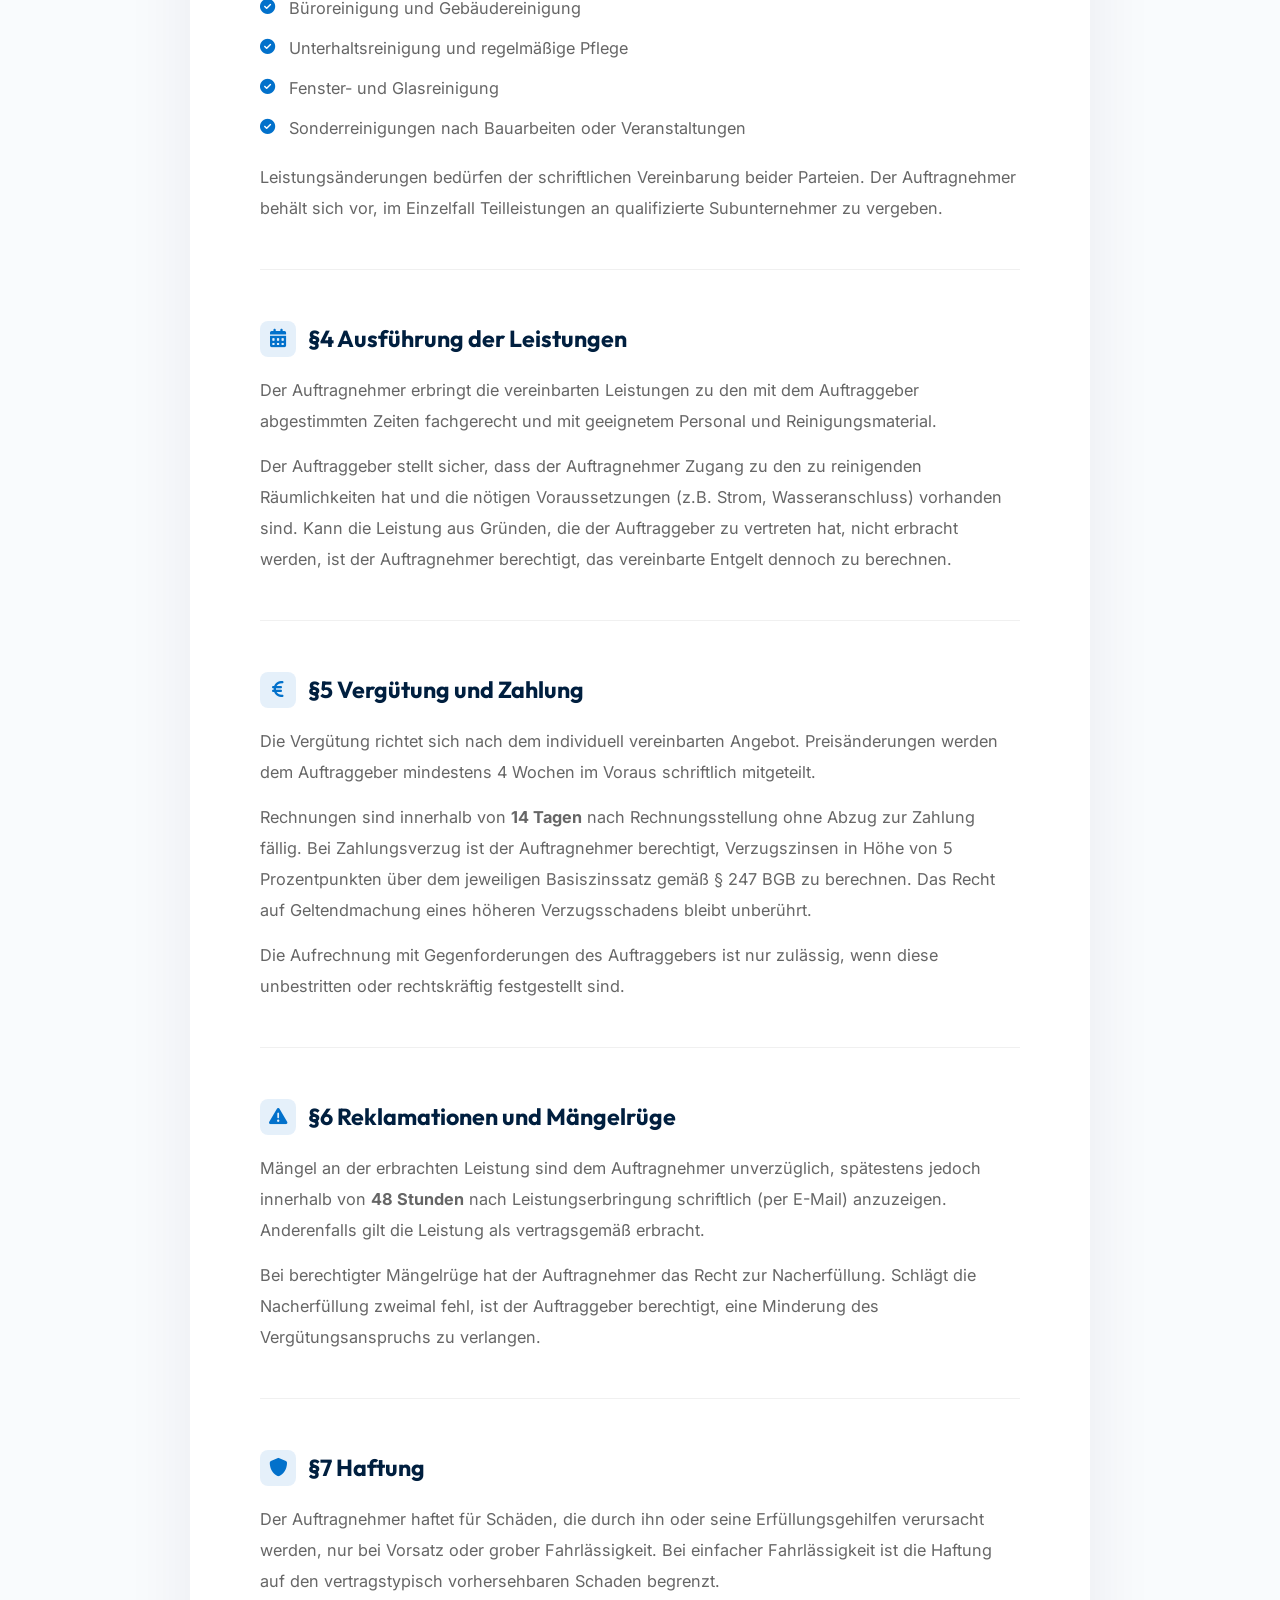
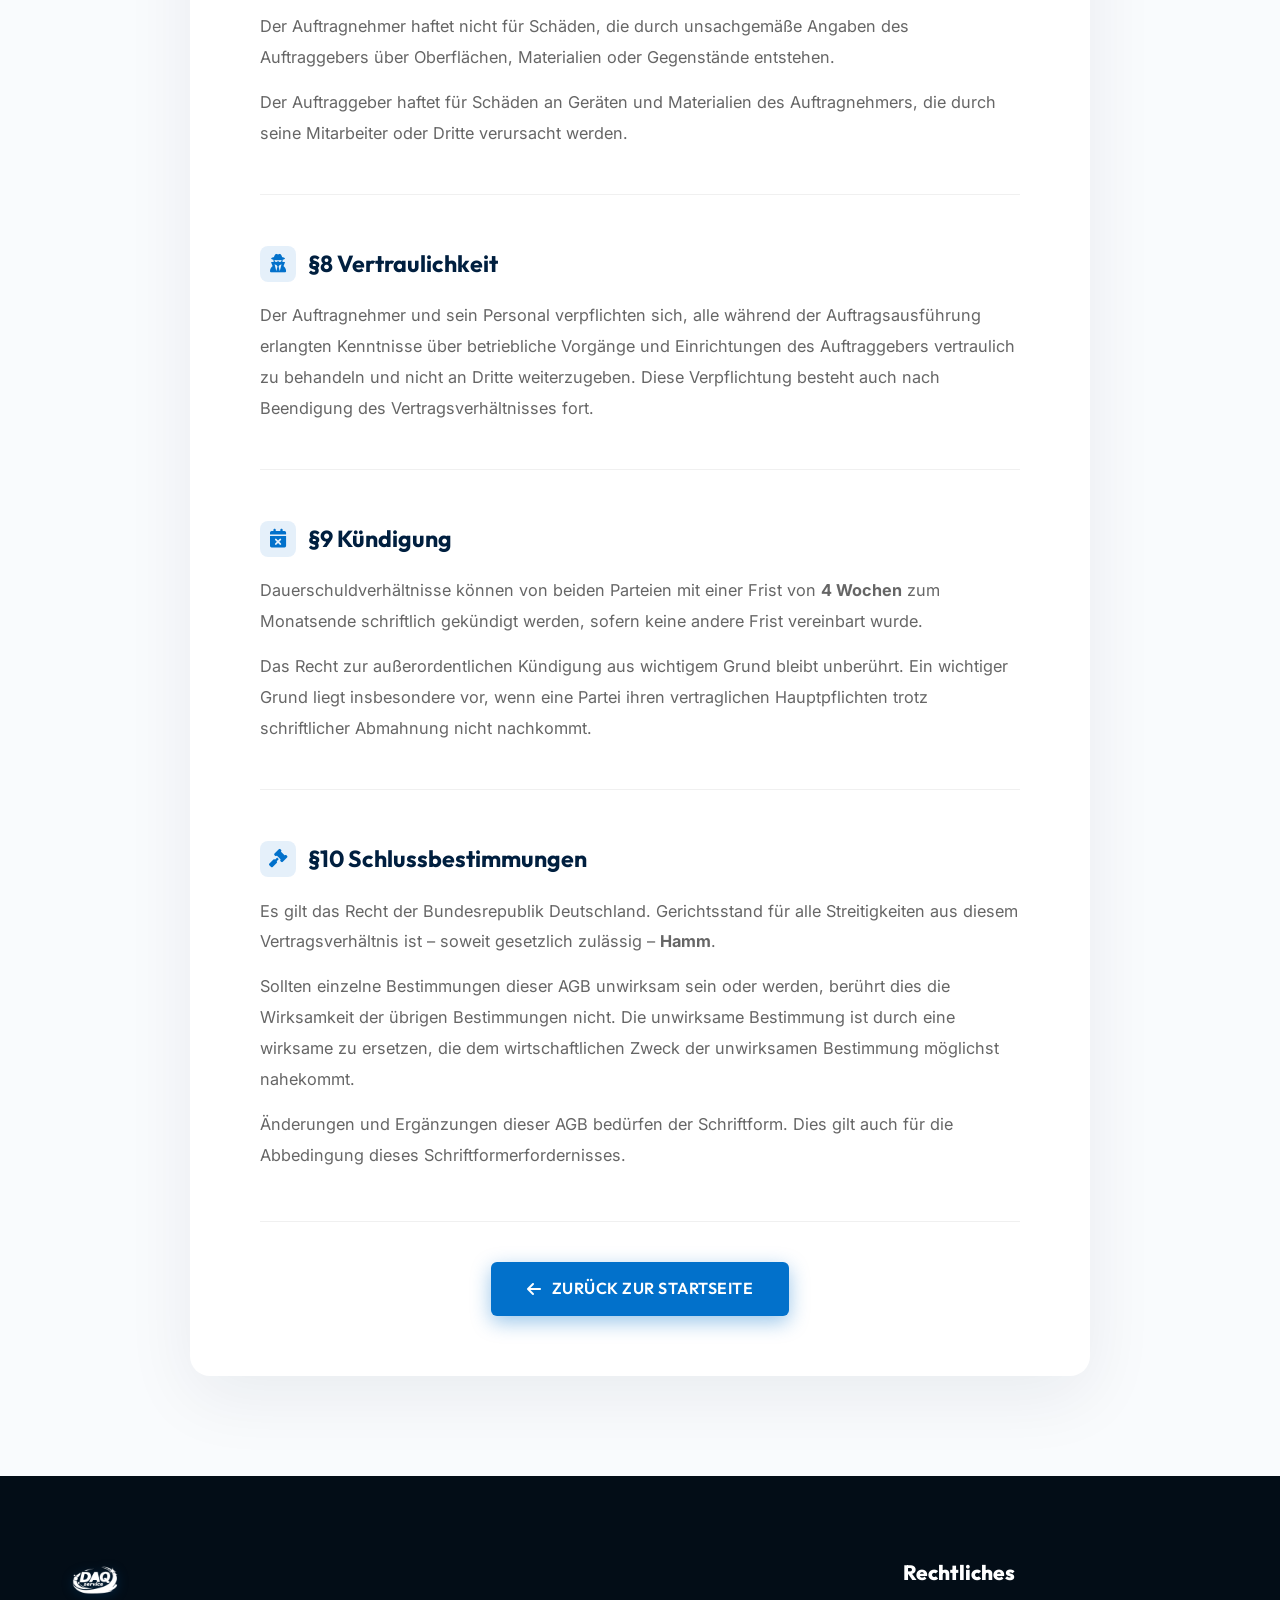
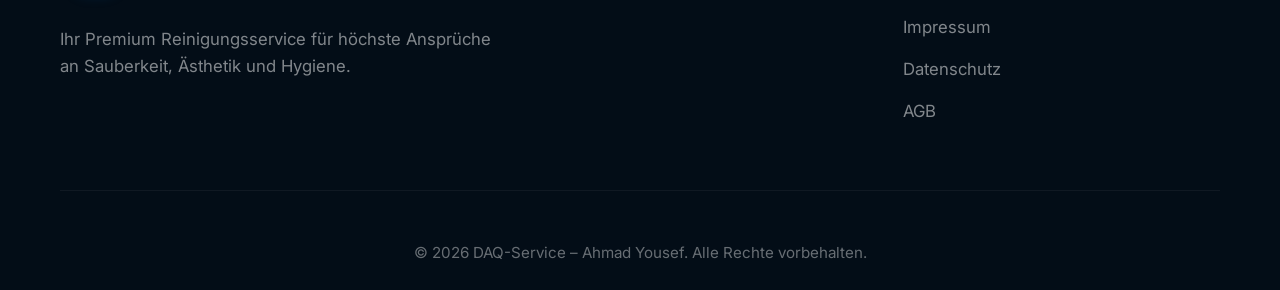
==== commit bc1378fe: "Add files via upload" ====
--- a/agb.html
+++ b/agb.html
@@ -4,8 +4,8 @@
 <head>
     <meta charset="UTF-8">
     <meta name="viewport" content="width=device-width, initial-scale=1.0">
-    <title>AGB | daq Service</title>
-    <meta name="description" content="Allgemeine Geschäftsbedingungen (AGB) von daq Service – Ahmad Yousef, Hamm.">
+    <title>AGB | DAQ-Service</title>
+    <meta name="description" content="Allgemeine Geschäftsbedingungen (AGB) von DAQ-Service – Ahmad Yousef, Hamm.">
     <meta name="robots" content="noindex, follow">
     <link
         href="https://fonts.googleapis.com/css2?family=Outfit:wght@300;400;600;800&family=Inter:wght@300;400;600&display=swap"
@@ -22,7 +22,7 @@
         <div class="container">
             <div class="logo">
                 <a href="index.html">
-                    <img src="logo.png" alt="daq Service Logo" class="logo-img">
+                    <img src="logo.png" alt="DAQ-Service Logo" class="logo-img">
                 </a>
             </div>
             <nav class="nav">
@@ -62,9 +62,9 @@
                     <h2><i class="fa-solid fa-building"></i> §1 Geltungsbereich</h2>
                     <p>Diese Allgemeinen Geschäftsbedingungen (AGB) gelten für alle Verträge zwischen</p>
                     <p class="legal-highlight">
-                        <strong>Ahmad Yousef – daq Service</strong><br>
+                        <strong>Ahmad Yousef – DAQ-Service</strong><br>
                         Wilhelmstr 30, 59067 Hamm, Deutschland<br>
-                        E-Mail: kontakt@daq-service.de
+                        E-Mail: Info@daq-service.de
                     </p>
                     <p>(nachfolgend „Auftragnehmer") und dem jeweiligen Auftraggeber (nachfolgend „Auftraggeber") über
                         die Erbringung von Reinigungsdienstleistungen.</p>
@@ -78,7 +78,7 @@
                     <p>Das Angebot des Auftragnehmers erfolgt unverbindlich. Ein Vertrag kommt erst durch die
                         schriftliche oder elektronische Auftragsbestätigung des Auftragnehmers oder durch Aufnahme der
                         Dienstleistung zustande.</p>
-                    <p>Anfragen und Angebote können per E-Mail an kontakt@daq-service.de gerichtet werden. Der
+                    <p>Anfragen und Angebote können per E-Mail an Info@daq-service.de gerichtet werden. Der
                         Auftraggeber ist an seinen Auftrag für die Dauer von 14 Tagen ab Absendung gebunden.</p>
                 </section>
 
@@ -184,7 +184,7 @@
             <div class="footer-content">
                 <div class="footer-logo">
                     <a href="index.html">
-                        <img src="logo.png" alt="daq Service Logo" class="footer-logo-img">
+                        <img src="logo.png" alt="DAQ-Service Logo" class="footer-logo-img">
                     </a>
                     <p>Ihr Premium Reinigungsservice für höchste Ansprüche an Sauberkeit, Ästhetik und Hygiene.</p>
                 </div>
@@ -198,7 +198,7 @@
                 </div>
             </div>
             <div class="footer-bottom">
-                <p>&copy; 2026 daq Service – Ahmad Yousef. Alle Rechte vorbehalten.</p>
+                <p>&copy; 2026 DAQ-Service – Ahmad Yousef. Alle Rechte vorbehalten.</p>
             </div>
         </div>
     </footer>
--- a/css/style.css
+++ b/css/style.css
@@ -20,12 +20,17 @@
     box-sizing: border-box;
 }
 
+html,
+body {
+    overflow-x: hidden;
+    max-width: 100%;
+}
+
 body {
     font-family: 'Inter', sans-serif;
     color: var(--text-main);
     background-color: var(--bg-white);
     line-height: 1.6;
-    overflow-x: hidden;
 }
 
 h1,
@@ -178,7 +183,7 @@
 }
 
 .logo-img {
-    height: 110px;
+    height: 85px;
     width: auto;
     object-fit: contain;
     display: block;
@@ -487,6 +492,42 @@
     box-shadow: 0 8px 25px rgba(0, 31, 63, 0.15);
 }
 
+/* ── Phone Links ── */
+.contact-phones {
+    display: flex;
+    flex-wrap: wrap;
+    justify-content: center;
+    gap: 15px;
+    margin-bottom: 35px;
+}
+
+.contact-phone-link {
+    display: inline-flex;
+    align-items: center;
+    gap: 8px;
+    font-family: 'Outfit', sans-serif;
+    font-size: 1.15rem;
+    font-weight: 600;
+    color: var(--text-main);
+    background: var(--bg-light);
+    border: 1px solid #e1e8ed;
+    border-radius: 50px;
+    padding: 10px 24px;
+    transition: var(--transition);
+}
+
+.contact-phone-link i {
+    color: var(--accent-color);
+}
+
+.contact-phone-link:hover {
+    background: var(--primary-color);
+    border-color: var(--primary-color);
+    color: #fff;
+    transform: translateY(-3px);
+    box-shadow: 0 5px 15px rgba(0, 31, 63, 0.1);
+}
+
 .contact-email-btn {
     display: inline-flex;
     align-items: center;
@@ -690,4 +731,37 @@
     .footer-content {
         grid-template-columns: 1fr;
     }
+
+    /* Mobile Fixes for Added content */
+    .logo-img {
+        height: 60px;
+        /* Limit huge logo height on phones */
+    }
+
+    .contact-email-inner {
+        padding: 40px 20px 30px;
+    }
+
+    .contact-email-link {
+        font-size: 1.05rem;
+        padding: 12px 20px;
+        word-break: break-all;
+    }
+
+    .contact-phone-link {
+        font-size: 1rem;
+        padding: 10px 18px;
+        width: 100%;
+        justify-content: center;
+    }
+
+    .contact-phones {
+        flex-direction: column;
+        gap: 10px;
+        width: 100%;
+    }
+
+    .contact-meta {
+        padding: 15px 10px;
+    }
 }
